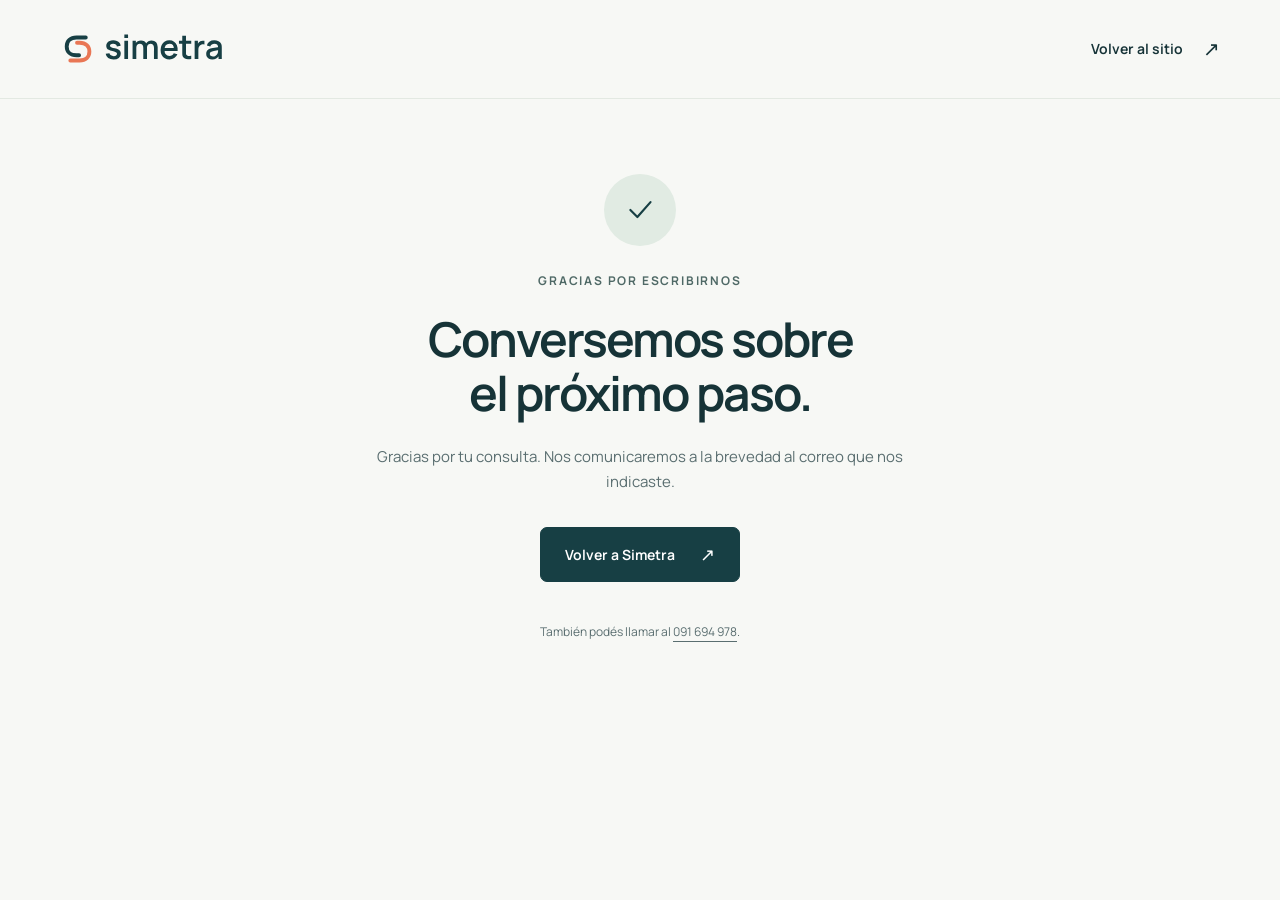
==== gracias.html @ d0be9dfe "deploy: publicar presentación de Simetra para el equipo Artefacto estático verificado del commit c73" ====
<!doctype html>
<html lang="es-UY">
<head>
  <meta charset="utf-8">
  <meta name="viewport" content="width=device-width, initial-scale=1">
  <meta name="referrer" content="strict-origin-when-cross-origin">
  <meta name="robots" content="noindex">
  <meta name="theme-color" content="#173f44">
  <title>Gracias por tu consulta — Simetra</title>
  <link rel="icon" href="assets/favicon.svg" type="image/svg+xml">
  <link rel="stylesheet" href="assets/styles.css?v=5969a134ebe4">
</head>
<body class="thanks-page">
  <header class="site-header"><div class="container header-inner"><a class="brand" href="./" aria-label="Simetra, inicio"><img src="assets/brand/logo-dark.svg" width="176" height="44" alt="Simetra"></a><a class="text-link" href="./">Volver al sitio <span aria-hidden="true">↗</span></a></div></header>
  <main class="thanks-main container">
    <div class="thanks-symbol" aria-hidden="true"><svg viewBox="0 0 48 48" fill="none"><path d="m13 24 8 8 15-17" stroke="currentColor" stroke-width="2.5" stroke-linecap="round" stroke-linejoin="round"/></svg></div>
    <p class="eyebrow">Gracias por escribirnos</p><h1>Conversemos sobre<br> el próximo paso.</h1><p>Gracias por tu consulta. Nos comunicaremos a la brevedad al correo que nos indicaste.</p><a class="button" href="./">Volver a Simetra <span aria-hidden="true">↗</span></a>
    <p class="thanks-contact">También podés llamar al <a href="tel:+59891694978">091 694 978</a>.</p>
  </main>
</body>
</html>
---- assets/styles.css ----
@font-face{font-family:Manrope;src:url('fonts/Manrope-Variable.ttf') format('truetype');font-weight:200 800;font-display:swap}
:root{color-scheme:light;--ink:#163337;--teal:#173f44;--sage:#57756f;--coral:#e97755;--paper:#f7f8f5;--muted:#5a6e70;--line:#dce4df;--soft:#ecf1ec}
*{box-sizing:border-box}
html{scroll-behavior:smooth;scroll-padding-top:90px}
body{margin:0;background:#fff;color:var(--ink);font-family:Manrope,"Helvetica Neue",Arial,sans-serif;-webkit-font-smoothing:antialiased;font-size:15px;line-height:1.7}
img,svg{display:block;max-width:100%}
a{color:inherit;text-underline-offset:5px}
a:focus-visible,summary:focus-visible{outline:3px solid #bd4d2d;outline-offset:5px;border-radius:3px}
::selection{background:#f7c7b6;color:var(--ink)}
.container{width:min(1160px,calc(100% - 80px));margin-inline:auto}
.skip-link{position:absolute;top:-100px;left:20px;z-index:20;background:var(--teal);color:white;padding:12px 20px}
.skip-link:focus{top:12px}
.site-header{background:var(--paper);border-bottom:1px solid #e3e9e2}
.header-inner{display:flex;align-items:center;justify-content:space-between;gap:30px;min-height:98px}
.brand{display:inline-flex;flex-shrink:0;text-decoration:none}
.brand img{width:166px;height:auto}
.main-nav{display:flex;align-items:center;gap:30px;font-size:12px;font-weight:600}
.main-nav a{text-decoration:none}
.main-nav a:hover,.footer-inner>a:last-child:hover{color:#ab4229}
.button{display:inline-flex;align-items:center;justify-content:center;gap:25px;background:var(--teal);color:white;padding:16px 24px;border:1px solid var(--teal);border-radius:7px;font-size:13px;font-weight:650;text-decoration:none;line-height:1.5;transition:background .15s}
.button:hover{background:#28595d}
.button span{font-size:18px;line-height:1;font-weight:400}
.button-small{padding:11px 17px;font-size:12px;gap:17px}
.text-link{display:inline-flex;gap:20px;align-items:center;text-decoration:none;font-size:13px;font-weight:650}
.text-link:hover{text-decoration:underline}
.text-link span{font-size:20px;font-weight:400}
.hero{padding:67px 0 0;background:var(--paper);overflow:hidden}
.hero>.container>.eyebrow{text-align:center;justify-content:center}
.eyebrow{font-size:12px;font-weight:700;letter-spacing:1.8px;line-height:1.6;text-transform:uppercase;margin:0 0 22px;color:#4f6966;display:flex;align-items:center;gap:10px}
.eyebrow>span{width:7px;height:7px;display:block;border-radius:50%;background:var(--coral)}
h1{font-size:clamp(40px,4.8vw,66px);line-height:1.13;letter-spacing:-2.9px;font-weight:650;text-align:center;margin:0 auto 23px;max-width:1040px}
h1>span{color:var(--sage)}
.hero-lead{max-width:670px;margin:0 auto;color:var(--muted);text-align:center;font-size:16px;line-height:1.85}
.hero-actions{display:flex;align-items:center;justify-content:center;gap:34px;margin:27px 0 42px}
.product-preview{max-width:1000px;margin:0 auto;border:1px solid #d5dfd8;border-radius:14px;background:white;box-shadow:0 18px 70px #173f4410;overflow:hidden}
.app-bar{display:flex;align-items:center;gap:25px;min-height:61px;padding:14px 26px;border-bottom:1px solid var(--line);font-size:12px;color:var(--muted)}
.app-bar img{width:105px;height:auto;margin-right:auto}
.app-badge{padding:4px 10px;background:#edf2ed;color:#43665a;border-radius:4px;font-size:12px}
.app-content{display:grid;grid-template-columns:36% 64%;min-width:0}
.thermal-view{background:#15363d;position:relative;color:#d4e5df;overflow:hidden}
.view-label{display:flex;justify-content:space-between;gap:10px;padding:20px 24px;font-size:12px}
.view-label span:last-child{color:#aecac5}
.thermal-view>.avatar-picture{width:100%;height:330px;object-fit:contain;margin-top:-4px}
.thermal-key{display:flex;align-items:center;justify-content:center;gap:14px;font-size:12px;padding:14px 8px 21px;color:#aac5c1}
.thermal-key i{width:78px;height:4px;background:linear-gradient(90deg,#3c788a,#e97755,#ffdf9a);border-radius:5px}
.analysis-view{padding:27px 33px 25px;min-width:0}
.mini-label{font-size:12px;letter-spacing:1.6px;text-transform:uppercase;font-weight:700;color:var(--sage)}
.analysis-heading h2{font-size:25px;letter-spacing:-.7px;line-height:1.3;margin:8px 0 10px;font-weight:650}
.analysis-heading p{font-size:12px;color:var(--muted);margin:0}
.comparison-table{margin-top:20px}
table{width:100%;border-collapse:collapse;font-size:12px;text-align:left;font-variant-numeric:tabular-nums}
caption{text-align:left;color:var(--muted);font-size:12px;padding-bottom:8px}
th,td{padding:10px 7px;border-bottom:1px solid #e9eeeb}
th:first-child,td:first-child{padding-left:0}
thead th{color:var(--muted);font-weight:500;font-size:12px}
tbody th{font-weight:550}
td:last-child{text-align:right;padding-right:0}
thead th:last-child{text-align:right;padding-right:0}
td span{display:inline-block;border-radius:4px;background:#edf3ee;padding:3px 8px;font-weight:650;white-space:nowrap}
.report-preview{margin-top:23px;display:flex;align-items:center;gap:12px;background:var(--paper);border:1px solid #e7ece7;padding:12px;border-radius:6px}
.report-preview>svg{width:26px;height:26px;color:var(--sage);flex-shrink:0}
.report-preview strong{font-size:12px;font-weight:700;display:block}
.report-preview div>span{font-size:12px;line-height:1.5;color:var(--muted);display:block;margin-top:2px}
.file-type{margin-left:auto;font-size:12px;letter-spacing:1px;color:#a84c32;border:1px solid #e8c9bd;padding:3px 5px;border-radius:3px}
.product-preview figcaption{display:flex;justify-content:space-between;gap:12px;flex-wrap:wrap;background:#fafbf9;border-top:1px solid var(--line);padding:11px 22px;font-size:12px;color:#58706a;line-height:1.5}
.product-preview figcaption>span:first-child{display:flex;align-items:center;gap:7px}
.caption-dot{display:block;width:5px;height:5px;background:var(--coral);border-radius:50%}
.audience-strip{display:flex;align-items:center;justify-content:space-between;gap:24px;padding:30px 0;font-size:12px;color:var(--muted)}
.audience-strip>span:first-child{color:var(--sage)}
.audience-strip ul{display:flex;gap:33px;list-style:none;margin:0;padding:0;color:var(--ink);font-size:12px;font-weight:600}
.origin{margin-left:auto;white-space:nowrap}
.origin span{color:#ac4b31;margin-left:5px}
.section{padding:98px 0}
.section-heading{max-width:640px;margin-bottom:46px}
h2{font-size:clamp(31px,3.15vw,43px);line-height:1.19;font-weight:600;letter-spacing:-1.65px;margin:0 0 20px}
h2>span{color:var(--sage)}
.section-heading>p:last-child{font-size:15px;color:var(--muted);max-width:540px;margin:0;line-height:1.8}
.feature-grid{display:grid;grid-template-columns:repeat(3,1fr);gap:44px}
.feature-grid article{border-top:1px solid var(--line);padding-top:27px}
.feature-icon{display:flex;align-items:center;justify-content:center;width:48px;height:48px;background:#edf2ed;border-radius:12px;margin-bottom:20px}
.feature-icon svg{width:26px;height:26px;stroke:var(--teal);stroke-width:1.5;stroke-linecap:round;stroke-linejoin:round}
h3{font-size:20px;line-height:1.4;letter-spacing:-.6px;font-weight:650;margin:0 0 15px}
.feature-grid p{font-size:13px;color:var(--muted);line-height:1.85;margin:0 0 23px}
.feature-detail{font-size:12px;color:#47645f;letter-spacing:.25px}
.explanation{padding:61px 0;background:#ecf1ec;border-block:1px solid #e2e9e0}
.explanation-grid{display:grid;grid-template-columns:1fr 1.22fr;gap:90px;align-items:start}
.explanation h2{margin-bottom:0}
.explanation p:not(.eyebrow){font-size:13px;line-height:1.85;color:var(--muted);margin:14px 0 0}
.explanation .explanation-lead{font-size:21px!important;line-height:1.6!important;letter-spacing:-.5px;color:var(--ink)!important;margin:0!important}
.scope-note{display:flex;align-items:flex-start;gap:14px;border-top:1px solid #cbd8cc;margin-top:23px;padding-top:16px}
.scope-note>span{color:#a0472d;font-size:21px;line-height:1.5}
.scope-note p{margin:0!important;font-size:12px!important}
.centered{max-width:850px;margin-inline:auto;text-align:center;margin-bottom:48px}
.centered .eyebrow{justify-content:center}
.steps{list-style:none;padding:0;margin:0;display:grid;grid-template-columns:repeat(3,1fr);gap:48px}
.step-number{display:block;font-size:12px;font-weight:650;color:#ac4b31;border-bottom:1px solid var(--line);padding-bottom:19px;margin-bottom:25px}
.steps h3{font-size:19px}
.steps p{font-size:13px;color:var(--muted);margin:0;line-height:1.85}
.club-section{padding:76px 0;background:#fbf0e8;border-block:1px solid #f3e5da}
.club-grid{display:grid;grid-template-columns:1.07fr 1fr;gap:90px;align-items:center}
.club-grid h2{font-size:39px}
.club-grid>div>p:not(.eyebrow){font-size:14px;line-height:1.85;color:#655f54;max-width:470px;margin:0 0 23px}
.club-grid h2>span{color:#966044}
.club-grid .eyebrow{color:#8a5038}
.club-topics article{display:flex;gap:24px;padding:25px 0;border-bottom:1px solid #e5d7ca}
.club-topics article:first-child{padding-top:0}
.club-topics article:last-child{padding-bottom:0;border:0}
.club-topics article>span{font-size:12px;color:#8a5038;padding-top:5px}
.club-topics h3{font-size:17px;margin-bottom:7px}
.club-topics p{font-size:12px;color:#706659;margin:0;line-height:1.8}
.faq-grid{display:grid;grid-template-columns:.85fr 1.15fr;gap:80px}
.faq-list{border-top:1px solid var(--line)}
.faq-list details{border-bottom:1px solid var(--line)}
.faq-list summary{position:relative;display:flex;align-items:center;justify-content:space-between;gap:20px;list-style:none;cursor:pointer;font-size:13px;font-weight:650;padding:23px 0;line-height:1.6}
.faq-list summary::-webkit-details-marker{display:none}
.faq-list summary>span{font-size:21px;color:var(--sage);font-weight:400;flex-shrink:0;transition:transform .15s}
.faq-list details[open] summary>span{transform:rotate(45deg)}
.faq-list details>p{font-size:12px;line-height:1.85;color:var(--muted);margin:0;padding:0 35px 23px 0}
.contact-section{padding:77px 0;background:var(--teal);color:#fff;position:relative}
.contact-grid{display:grid;grid-template-columns:1.1fr .9fr;gap:80px;align-items:center}
.contact-section .eyebrow{color:#c5d7c9}
.contact-section h2{font-size:41px;line-height:1.25;letter-spacing:-1.5px;max-width:590px}
.contact-grid>div>p:not(.eyebrow){font-size:13px;color:#c4d7d1;line-height:1.8;max-width:475px;margin:0}
.contact-grid .contact-route{border-left:2px solid #ed967a;padding-left:17px;margin-top:25px!important;font-size:12px!important;color:#edf3ef!important}
.demo-agenda{padding:31px 33px;border:1px solid #537273;border-radius:9px;background:#ffffff04}
.demo-agenda .mini-label{color:#c9d8d2}
.demo-agenda ul{list-style:none;margin:20px 0 0;padding:0}
.demo-agenda li{display:flex;gap:20px;font-size:12px;padding:15px 0;border-top:1px solid #42666a}
.demo-agenda li>span{color:#eea087}
.site-footer{background:var(--paper);padding:37px 0 20px}
.footer-inner{display:flex;align-items:center;justify-content:space-between;gap:25px;padding-bottom:28px}
.footer-inner .brand img{width:145px}
.footer-inner p{font-size:12px;color:var(--muted);margin:0}
.footer-inner>a:last-child{font-size:12px;text-decoration:none}
.footer-bottom{border-top:1px solid var(--line);padding-top:18px;display:flex;justify-content:space-between;gap:20px;font-size:12px;color:var(--muted)}
@media(min-width:1600px){.hero{padding-top:78px}}
@media(max-width:1000px){.container{width:calc(100% - 56px)}.main-nav{gap:20px;font-size:12px}.header-inner{gap:20px}.brand img{width:147px}.analysis-view{padding:24px}.feature-grid{gap:27px}.explanation-grid,.club-grid,.faq-grid,.contact-grid{gap:45px}.audience-strip{gap:16px}.audience-strip ul{gap:20px}.origin{display:none}.club-grid h2{font-size:35px}.contact-section h2{font-size:36px}}
@media(max-width:760px){.container{width:calc(100% - 40px)}.header-inner{min-height:82px}.main-nav{display:none}.brand img{width:146px}.hero{padding-top:48px}h1{font-size:47px;letter-spacing:-2px;line-height:1.17}.hero-lead{font-size:14px;max-width:550px}.hero-actions{margin-bottom:34px;gap:27px}.app-content{grid-template-columns:36% 64%}.app-bar{padding:13px 18px;gap:15px}.app-bar>span:not(.app-badge){display:none}.analysis-view{padding:22px 20px}.analysis-heading h2{font-size:22px}.analysis-heading p{font-size:12px}.thermal-view>.avatar-picture{height:324px}.view-label{flex-direction:column;padding:15px 16px;gap:3px}.thermal-key{padding:12px;flex-direction:column;gap:7px}.report-preview{gap:8px;padding:9px}.file-type{display:none}table{font-size:12px}th,td{padding:9px 5px}.product-preview figcaption{padding-inline:16px;font-size:12px}.audience-strip{justify-content:center;flex-wrap:wrap;padding-block:24px;gap:9px 17px}.audience-strip ul{gap:24px}.section{padding:66px 0}.section-heading{margin-bottom:32px}.feature-grid{gap:26px}.feature-grid h3{font-size:17px}.feature-grid p{font-size:12px}.feature-detail{font-size:12px}.explanation-grid{gap:35px;grid-template-columns:.85fr 1.15fr}.explanation .explanation-lead{font-size:18px!important}.steps{gap:28px}.steps h3{font-size:17px}.steps p{font-size:12px}.club-grid,.faq-grid,.contact-grid{grid-template-columns:1fr;gap:38px}.club-section,.contact-section{padding:58px 0}.club-grid h2,.contact-section h2{font-size:35px}.club-topics{max-width:570px}.faq-grid{gap:26px}.demo-agenda{max-width:570px}.footer-inner{flex-wrap:wrap;gap:20px}.footer-inner p{order:3;flex-basis:100%}.footer-inner .brand img{width:135px}}
@media(max-width:540px){.header-inner{gap:14px;min-height:78px}.brand img{width:136px}.button-small{padding:10px 12px;font-size:12px;gap:10px}.hero{padding-top:37px}.hero .eyebrow{font-size:12px;letter-spacing:1.3px;margin-bottom:19px}h1{font-size:37px;line-height:1.2;letter-spacing:-1.6px;margin-bottom:20px}h1 br{display:none}h1 span{display:block}.hero-lead{font-size:13px;line-height:1.85;max-width:360px}.hero-actions{gap:21px;margin:24px 0 30px}.button{font-size:12px;padding:13px 16px;gap:17px}.button-small{font-size:12px;padding:10px 12px;gap:9px}.text-link{font-size:12px;gap:12px}.app-bar{min-height:54px;padding:12px 15px}.app-bar img{width:90px}.app-badge{font-size:12px;padding:3px 7px}.app-content{display:block}.thermal-view{display:grid;grid-template-columns:1fr 1.1fr;align-items:center;min-height:225px;padding-left:16px}.view-label{grid-column:1;grid-row:1;align-self:start;margin-top:15px;padding:0;font-size:12px;gap:5px}.thermal-view>.avatar-picture{grid-column:2;grid-row:1 / 3;height:225px;width:100%;margin:0}.thermal-key{grid-column:1;grid-row:2;align-items:flex-start;align-self:end;margin-bottom:23px;padding:0;font-size:12px;max-width:100px;gap:10px}.analysis-view{padding:22px 20px}.analysis-heading h2{font-size:23px}.analysis-heading h2 br{display:none}.analysis-heading p{font-size:12px}.comparison-table{margin-top:17px}table{font-size:12px}thead th{font-size:12px}.report-preview{margin-top:17px;padding:10px}.report-preview strong{font-size:12px}.report-preview div>span{font-size:12px}.product-preview figcaption{gap:5px;padding:11px 15px}.audience-strip{font-size:12px;gap:8px}.audience-strip>span:first-child{width:100%;text-align:center}.audience-strip ul{gap:18px;font-size:12px}.section{padding:55px 0}.eyebrow{font-size:12px;letter-spacing:1.6px;margin-bottom:18px}h2{font-size:32px;letter-spacing:-1.2px;line-height:1.22}.section-heading>p:last-child{font-size:13px}.feature-grid{grid-template-columns:1fr;gap:29px}.feature-grid article{display:grid;grid-template-columns:45px 1fr;gap:0 18px;padding-top:23px}.feature-icon{width:44px;height:44px;grid-row:1/4;margin:0}.feature-grid h3{font-size:19px;margin-bottom:11px}.feature-grid h3 br{display:none}.feature-grid p{font-size:12px;margin-bottom:14px}.feature-detail{font-size:12px}.explanation{padding:43px 0}.explanation-grid{grid-template-columns:1fr;gap:25px}.explanation h2 br{display:none}.explanation .explanation-lead{font-size:19px!important}.explanation p:not(.eyebrow){font-size:12px}.scope-note{margin-top:20px}.steps{grid-template-columns:1fr;gap:29px}.step-number{padding-bottom:13px;margin-bottom:17px}.steps h3{font-size:19px;margin-bottom:10px}.steps p{font-size:12px}.centered{text-align:left;margin-bottom:31px}.centered .eyebrow{justify-content:flex-start}.club-grid h2,.contact-section h2{font-size:32px}.club-grid>div>p:not(.eyebrow){font-size:13px}.club-topics article{gap:18px;padding-block:22px}.club-topics h3{font-size:17px}.faq-list summary{font-size:12px;padding-block:19px}.faq-list details>p{font-size:12px;padding-right:10px}.contact-grid{gap:30px}.demo-agenda{padding:25px}.demo-agenda li{font-size:12px;gap:14px}.footer-inner .brand img{width:125px}.footer-inner>a:last-child{font-size:12px}.footer-bottom{font-size:12px;gap:10px}}
@media(max-width:360px){.container{width:calc(100% - 32px)}.brand img{width:119px}.header-inner{gap:10px}h1{font-size:32px;letter-spacing:-1.3px}.hero-actions{gap:17px}.button{font-size:12px;padding:13px}.button-small{font-size:12px;padding:10px;gap:8px}.audience-strip ul{gap:13px;font-size:12px}.analysis-view{padding:20px 15px}.comparison-table th,.comparison-table td{padding-inline:3px}td span{padding:3px 5px}}
@media(prefers-reduced-motion:reduce){html{scroll-behavior:auto}*,*::before,*::after{transition:none!important}}
@media print{.site-header .button,.main-nav,.hero-actions,.skip-link{display:none}.section,.explanation,.club-section,.contact-section{padding-block:25px}.product-preview{break-inside:avoid;box-shadow:none}.hero{padding-top:20px}h1{font-size:38px}.contact-section{background:#fff;color:#173f44}.contact-section p,.contact-section .eyebrow,.contact-grid .contact-route,.demo-agenda .mini-label{color:#173f44!important}details{break-inside:avoid}}

/* Contact form and process illustrations. */
.anchor-alias{position:absolute;top:0}
.contact-grid{grid-template-columns:.9fr 1.1fr;gap:72px;align-items:start}
.contact-details{margin-top:30px;display:grid;gap:18px}
.contact-details a{display:grid;grid-template-columns:1fr auto;gap:3px 12px;text-decoration:none;padding:16px 0;border-bottom:1px solid #4b6a6d;overflow-wrap:anywhere}
.contact-details a>span{font-size:12px;color:#c2d8d0;grid-column:1}.contact-details strong{font-size:14px;font-weight:600;grid-column:1}.contact-details i{font-style:normal;color:#f1a58d;grid-column:2;grid-row:1 / 3;align-self:center;font-size:24px}
.contact-details a:hover strong{text-decoration:underline}.contact-copy .contact-note{font-size:12px!important;margin-top:27px!important;color:#bdd2cb!important}
.contact-form{padding:30px;background:#fff;color:var(--ink);border:1px solid #dce5df;border-radius:12px;min-width:0}
.form-heading{font-size:21px;font-weight:650;letter-spacing:-.6px;margin:0 0 23px}.form-row{display:grid;grid-template-columns:1fr 1fr;gap:17px}.form-field{margin-bottom:18px;min-width:0}
.form-field label{font-size:12px;font-weight:650;display:block;margin-bottom:7px}.form-field label span{font-size:12px;color:var(--muted);font-weight:400}
.form-field input,.form-field textarea{font:inherit;font-size:12px;display:block;width:100%;padding:12px;background:#fafbf9;color:var(--ink);border:1px solid #739087;border-radius:5px;line-height:1.5;min-height:44px}
.form-field textarea{resize:vertical;min-height:134px}.form-field input::placeholder,.form-field textarea::placeholder{color:var(--muted);opacity:1}
.form-field input:focus,.form-field textarea:focus{outline:2px solid #507f76;outline-offset:2px;border-color:#507f76}
.field-help,.form-privacy{font-size:12px;line-height:1.8;color:var(--muted);margin:8px 0 0}.form-privacy{margin:0 0 20px}.form-privacy a{color:var(--teal)}
.contact-submit{width:100%;font-family:inherit;cursor:pointer}.contact-submit:focus-visible{outline:3px solid #a9472b;outline-offset:4px}
.thanks-page{background:var(--paper)}.thanks-main{padding-block:75px;text-align:center;max-width:850px}.thanks-symbol{width:72px;height:72px;background:#e1ebe3;color:var(--teal);border-radius:50%;display:grid;place-items:center;margin:0 auto 25px}.thanks-symbol svg{width:42px;height:42px}
.thanks-main .eyebrow{justify-content:center}.thanks-main h1{font-size:48px;letter-spacing:-2px}.thanks-main>p:not(.eyebrow){max-width:570px;margin:22px auto;font-size:15px;color:var(--muted)}.thanks-main>.button{margin:10px 0 18px}.thanks-main .thanks-contact{font-size:12px!important;overflow-wrap:anywhere}
@media(max-width:1000px){.contact-grid{gap:36px}.contact-form{padding:25px}.form-row{grid-template-columns:1fr;gap:0}}
@media(max-width:760px){.contact-grid{grid-template-columns:1fr;gap:32px}.contact-copy{max-width:560px}.contact-form{max-width:620px}.contact-details{max-width:460px}.form-row{grid-template-columns:1fr 1fr;gap:16px}}
@media(max-width:540px){.form-field input,.form-field textarea{font-size:16px}.contact-form{padding:21px}.form-row{grid-template-columns:1fr;gap:0}.contact-details strong{font-size:12px}.contact-section h2{font-size:33px}.form-heading{font-size:20px}.field-help,.form-privacy{font-size:12px}.thanks-main{padding-block:48px}.thanks-main h1{font-size:35px;letter-spacing:-1.4px}.thanks-main>p:not(.eyebrow){font-size:13px}.thanks-main h1 br{display:none}.thanks-page .header-inner .text-link{font-size:12px}}
@media print{.contact-form{display:none}.contact-grid{grid-template-columns:1fr}.contact-details{color:var(--ink)}.contact-details a>span{color:var(--muted)}}

.contact-form fieldset { min-width: 0; margin: 0; padding: 0; border: 0; }
.contact-form :is(input,textarea):disabled { opacity: 1; cursor: not-allowed; }

#contact-challenge:not(:empty) { margin-bottom: 18px; }
.contact-submit:disabled { cursor: not-allowed; opacity: .6; }
#form-status { font-size: 12px; margin-top: 16px; }

/* Original imagery from the club presentation; preserve the source proportions. */
.avatar-view{background:#edf2ee;color:var(--teal)}
.avatar-view .view-label span:last-child,.avatar-view .thermal-key{color:#506b63}
.avatar-view>.avatar-picture{height:345px}
.avatar-view .thermal-key{padding-inline:16px;text-align:center;line-height:1.6}
.explanation-grid{grid-template-columns:1fr 1fr;gap:64px;align-items:center}
.explanation-copy h2{margin-bottom:23px}
.explanation-copy .explanation-lead{font-size:18px!important}
.thermal-scene{margin:0;border-radius:13px;overflow:hidden;background:#061526;color:#d3e0e6}
.thermal-scene img{display:block;width:100%;height:auto;aspect-ratio:6/5;object-fit:cover;object-position:right center}
.thermal-scene figcaption{font-size:12px;line-height:1.7;padding:13px 18px;border-top:1px solid #1c3343}
.step-visual{position:relative;height:330px;margin:0 0 23px;border-radius:12px;overflow:hidden;background:#0a202b}
.step-visual>picture{display:block;width:100%;height:100%;padding:16px 18px 42px;object-fit:contain}
.step-visual--capture{background:#051526}
.step-visual--avatar{background:#e5eeea;border:1px solid #d5e1d9}
.step-visual--capture>picture{padding:0 0 36px}
.step-visual figcaption{position:absolute;inset:auto 0 0;padding:11px 14px;color:#c8dadf;background:#0a202bf2;font-size:12px;line-height:1.5;letter-spacing:.25px}
.step-visual--report{padding:18px 25px 48px;background:#e8eeea;border:1px solid #dbe4dd}
.report-sheet{height:100%;background:white;box-shadow:0 4px 17px #173f4412;border:1px solid #d5dfd9;border-radius:4px;display:flex;flex-direction:column;align-items:center;padding:13px 12px;gap:8px}
.report-sheet>span{font-size:12px;color:var(--teal);font-weight:600;line-height:1.4;text-align:center}
.report-sheet>span:last-child{font-size:12px;color:var(--muted);font-weight:400}
.report-sheet picture{height:0;min-height:0;flex:1;width:100%;object-fit:contain}
.imagery-note{max-width:820px;margin:28px auto 0;font-size:12px;line-height:1.8;color:var(--muted);text-align:center}
@media(max-width:1000px){.explanation-grid{gap:38px}.step-visual{height:300px}}
@media(max-width:760px){.explanation-grid{grid-template-columns:1fr}.thermal-scene{max-width:560px}.thermal-scene img{aspect-ratio:7/5}.step-visual{height:310px}.avatar-view>.avatar-picture{height:324px}}
@media(max-width:540px){.avatar-view>.avatar-picture{height:240px}.avatar-view .thermal-key{padding:0 10px 20px 0;font-size:12px;max-width:145px}.step-visual{height:330px}.explanation-copy .explanation-lead{font-size:17px!important}}

/* Readable copy and clear focus at every viewport. */
.button,.text-link,.main-nav a{min-height:44px}
.main-nav a{display:inline-flex;align-items:center}
.button,.button-small,.text-link{font-size:14px}
.hero-lead,.feature-grid p,.steps p,.explanation p:not(.eyebrow),.club-grid>div>p:not(.eyebrow),.faq-intro,.faq-grid details p{font-size:16px}
.section-heading>p:last-child{font-size:16px}
.analysis-heading p,.report-preview strong,.report-preview div>span{font-size:14px}
.club-topics p,.club-topics h3,.faq-grid summary{font-size:15px}
.contact-grid>div>p:not(.eyebrow){font-size:16px}
.contact-copy .contact-note{font-size:14px!important}
.contact-details a>span,.form-field label span{font-size:12px}
.contact-details strong{font-size:18px}
.form-field label{font-size:14px}
.form-field input,.form-field textarea{font-size:16px}
.contact-section a:focus-visible{outline-color:#f1a58d}
.contact-form a:focus-visible{outline-color:#a9472b}
.contact-form>.form-heading{margin-bottom:8px}
.contact-form>.field-help{margin:0 0 22px;font-size:14px}
.contact-fallback{margin-bottom:24px;padding:16px;background:var(--paper);border-left:3px solid var(--teal);border-radius:4px}
.contact-fallback p{font-size:14px;color:var(--ink);line-height:1.7;margin:0}
.contact-fallback a{color:var(--teal);font-weight:650;text-underline-offset:3px}
@media(max-width:960px){.main-nav{display:none}}
@media(max-width:760px){
  .app-content{display:block}
  .avatar-view{display:grid;grid-template-columns:1fr 1.1fr;align-items:center;padding-left:20px}
  .avatar-view .view-label{grid-column:1;grid-row:1;align-self:start;flex-direction:column;padding:20px 0;gap:5px}
  .avatar-view>.avatar-picture{grid-column:2;grid-row:1 / 3;height:280px;width:100%;margin:0}
  .avatar-view .thermal-key{grid-column:1;grid-row:2;align-self:end;padding:0 16px 22px 0;text-align:left;justify-content:start;font-size:12px;max-width:230px;margin:0}
  table{font-size:13px}
  .analysis-view{padding:24px}
  .scope-note p{font-size:13px!important}
}
@media(max-width:540px){
  .hero .eyebrow{font-size:11px;letter-spacing:1px}
  .button-small{font-size:12px;padding:10px 12px}
  .hero-actions{gap:18px;flex-wrap:wrap}
  .hero-lead,.feature-grid p,.steps p{font-size:16px}
  .analysis-view{padding:22px 15px}
  table{font-size:12px}
  th,td{padding:10px 4px}
  td span{padding:3px 4px}
  .avatar-view{padding-left:16px}
  .avatar-view>.avatar-picture{height:255px}
  .avatar-view .thermal-key{font-size:11px}
  .contact-form{padding:24px}
  .footer-inner>a:last-child{font-size:12px}
}

picture{display:block}
picture>img{display:block;width:100%;height:100%;object-fit:contain}
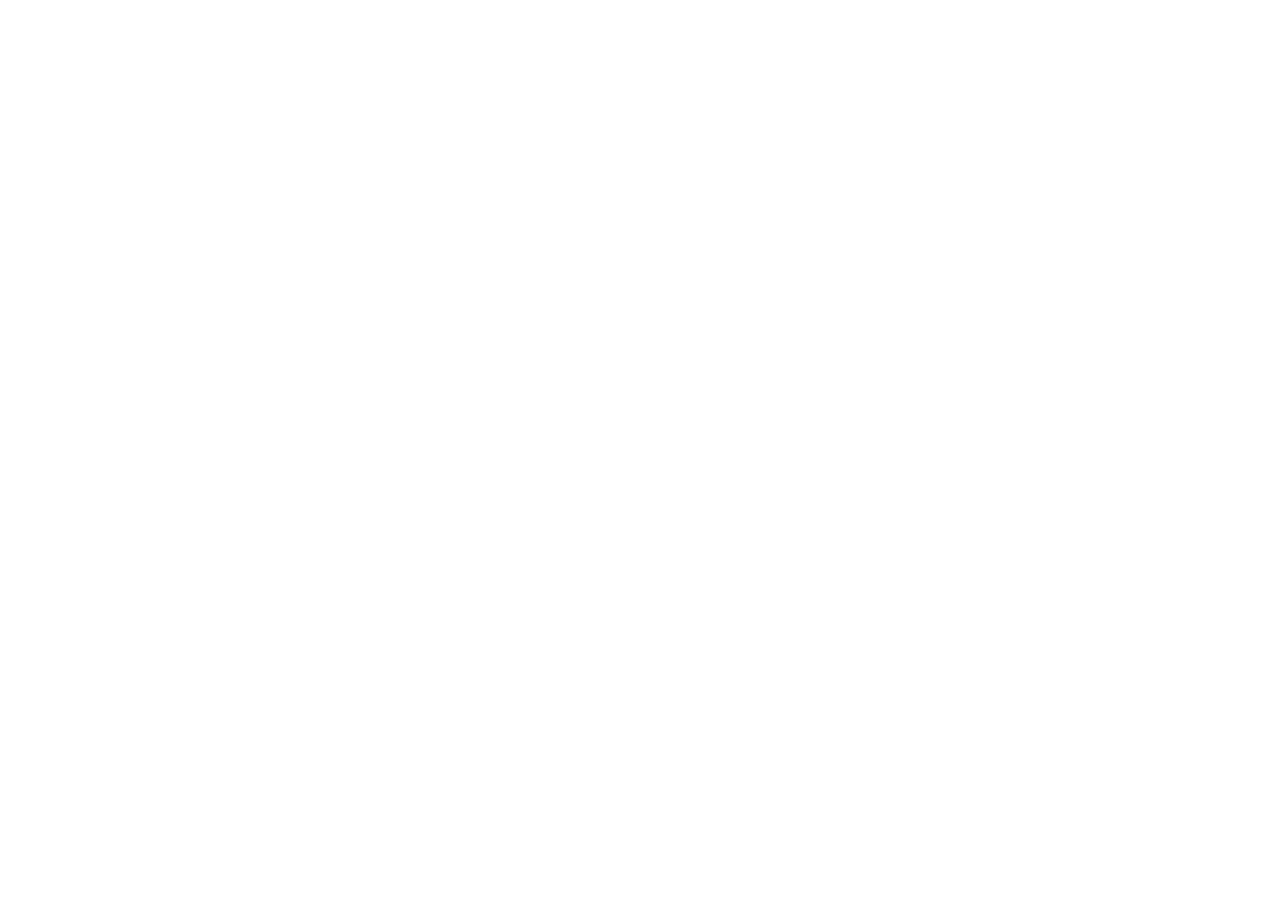
==== commit f0f4c92c: "chore: redirigir Simetra al sitio público en su dominio Redirect source: 36dc101bd40f548f089fc843e4d" ====
--- a/gracias.html
+++ b/gracias.html
@@ -1,21 +1,14 @@
 <!doctype html>
-<html lang="es-UY">
+<html lang="es">
 <head>
-  <meta charset="utf-8">
+  <meta charset="UTF-8">
   <meta name="viewport" content="width=device-width, initial-scale=1">
-  <meta name="referrer" content="strict-origin-when-cross-origin">
+  <meta http-equiv="refresh" content="0; url=https://simetra.com.uy/gracias.html">
+  <link rel="canonical" href="https://simetra.com.uy/gracias.html">
   <meta name="robots" content="noindex">
-  <meta name="theme-color" content="#173f44">
-  <title>Gracias por tu consulta — Simetra</title>
-  <link rel="icon" href="assets/favicon.svg" type="image/svg+xml">
-  <link rel="stylesheet" href="assets/styles.css?v=5969a134ebe4">
+  <title>Simetra</title>
 </head>
-<body class="thanks-page">
-  <header class="site-header"><div class="container header-inner"><a class="brand" href="./" aria-label="Simetra, inicio"><img src="assets/brand/logo-dark.svg" width="176" height="44" alt="Simetra"></a><a class="text-link" href="./">Volver al sitio <span aria-hidden="true">↗</span></a></div></header>
-  <main class="thanks-main container">
-    <div class="thanks-symbol" aria-hidden="true"><svg viewBox="0 0 48 48" fill="none"><path d="m13 24 8 8 15-17" stroke="currentColor" stroke-width="2.5" stroke-linecap="round" stroke-linejoin="round"/></svg></div>
-    <p class="eyebrow">Gracias por escribirnos</p><h1>Conversemos sobre<br> el próximo paso.</h1><p>Gracias por tu consulta. Nos comunicaremos a la brevedad al correo que nos indicaste.</p><a class="button" href="./">Volver a Simetra <span aria-hidden="true">↗</span></a>
-    <p class="thanks-contact">También podés llamar al <a href="tel:+59891694978">091 694 978</a>.</p>
-  </main>
+<body>
+  <main><h1>Simetra</h1><p><a href="https://simetra.com.uy/">Abrir el sitio de Simetra</a></p></main>
 </body>
 </html>
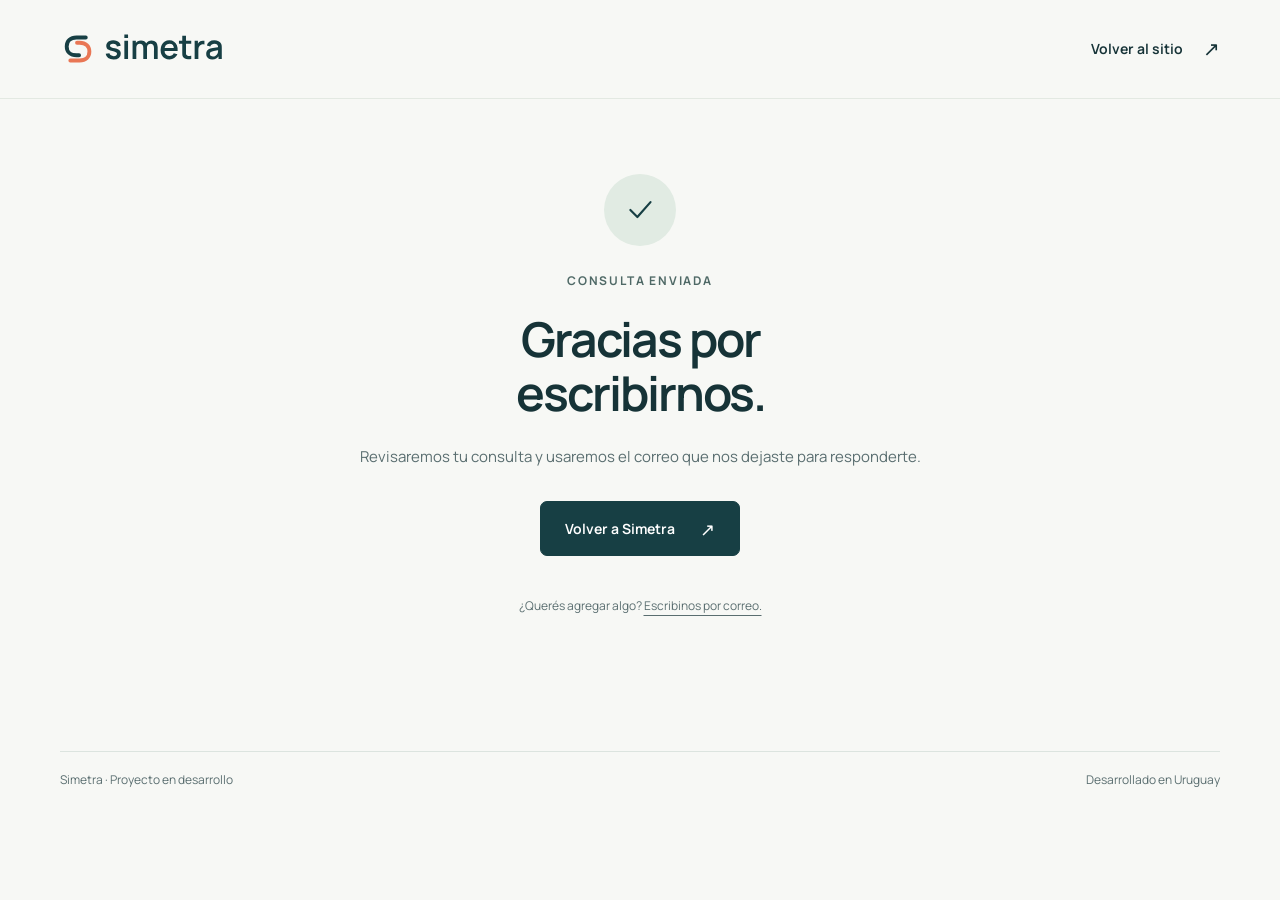
==== commit c55c1255: "fix(pages): alinear la copia pública con el proyecto en desarrollo Restaurar el contenido local desd" ====
--- a/gracias.html
+++ b/gracias.html
@@ -1,14 +1,25 @@
 <!doctype html>
-<html lang="es">
+<html lang="es-UY">
 <head>
-  <meta charset="UTF-8">
+  <meta charset="utf-8">
   <meta name="viewport" content="width=device-width, initial-scale=1">
-  <meta http-equiv="refresh" content="0; url=https://simetra.com.uy/gracias.html">
-  <link rel="canonical" href="https://simetra.com.uy/gracias.html">
+  <meta name="referrer" content="strict-origin-when-cross-origin">
   <meta name="robots" content="noindex">
-  <title>Simetra</title>
+  <meta name="theme-color" content="#173f44">
+  <title>Gracias por tu consulta — Simetra</title>
+  <link rel="icon" href="assets/favicon.svg" type="image/svg+xml">
+  <link rel="stylesheet" href="assets/styles.css?v=5969a134ebe4">
 </head>
-<body>
-  <main><h1>Simetra</h1><p><a href="https://simetra.com.uy/">Abrir el sitio de Simetra</a></p></main>
+<body class="thanks-page">
+  <a class="skip-link" href="#contenido">Saltar al contenido</a>
+  <header class="site-header"><div class="container header-inner"><a class="brand" href="./" aria-label="Simetra, inicio"><img src="assets/brand/logo-dark.svg" width="176" height="44" alt="Simetra"></a><a class="text-link" href="./">Volver al sitio <span aria-hidden="true">↗</span></a></div></header>
+  <main id="contenido" class="thanks-main container">
+    <div class="thanks-symbol" aria-hidden="true"><svg viewBox="0 0 48 48" fill="none"><path d="m13 24 8 8 15-17" stroke="currentColor" stroke-width="2.5" stroke-linecap="round" stroke-linejoin="round"/></svg></div>
+    <p class="eyebrow">Consulta enviada</p><h1>Gracias por<br> escribirnos.</h1>
+    <p>Revisaremos tu consulta y usaremos el correo que nos dejaste para responderte.</p>
+    <a class="button" href="./">Volver a Simetra <span aria-hidden="true">↗</span></a>
+    <p class="thanks-contact">¿Querés agregar algo? <a href="mailto:contacto@simetra.com.uy" aria-label="Escribir a Simetra por correo: contacto@simetra.com.uy">Escribinos por correo.</a></p>
+  </main>
+  <footer class="site-footer"><div class="container footer-bottom"><span>Simetra · Proyecto en desarrollo</span><span>Desarrollado en Uruguay</span></div></footer>
 </body>
 </html>
--- a/assets/styles.css
+++ b/assets/styles.css
@@ -0,0 +1,249 @@
+@font-face{font-family:Manrope;src:url('fonts/Manrope-Variable.ttf') format('truetype');font-weight:200 800;font-display:swap}
+:root{color-scheme:light;--ink:#163337;--teal:#173f44;--sage:#57756f;--coral:#e97755;--paper:#f7f8f5;--muted:#5a6e70;--line:#dce4df;--soft:#ecf1ec}
+*{box-sizing:border-box}
+html{scroll-behavior:smooth;scroll-padding-top:90px}
+body{margin:0;background:#fff;color:var(--ink);font-family:Manrope,"Helvetica Neue",Arial,sans-serif;-webkit-font-smoothing:antialiased;font-size:15px;line-height:1.7}
+img,svg{display:block;max-width:100%}
+a{color:inherit;text-underline-offset:5px}
+a:focus-visible,summary:focus-visible{outline:3px solid #bd4d2d;outline-offset:5px;border-radius:3px}
+::selection{background:#f7c7b6;color:var(--ink)}
+.container{width:min(1160px,calc(100% - 80px));margin-inline:auto}
+.skip-link{position:absolute;top:-100px;left:20px;z-index:20;background:var(--teal);color:white;padding:12px 20px}
+.skip-link:focus{top:12px}
+.site-header{background:var(--paper);border-bottom:1px solid #e3e9e2}
+.header-inner{display:flex;align-items:center;justify-content:space-between;gap:30px;min-height:98px}
+.brand{display:inline-flex;flex-shrink:0;text-decoration:none}
+.brand img{width:166px;height:auto}
+.main-nav{display:flex;align-items:center;gap:30px;font-size:12px;font-weight:600}
+.main-nav a{text-decoration:none}
+.main-nav a:hover,.footer-inner>a:last-child:hover{color:#ab4229}
+.button{display:inline-flex;align-items:center;justify-content:center;gap:25px;background:var(--teal);color:white;padding:16px 24px;border:1px solid var(--teal);border-radius:7px;font-size:13px;font-weight:650;text-decoration:none;line-height:1.5;transition:background .15s}
+.button:hover{background:#28595d}
+.button span{font-size:18px;line-height:1;font-weight:400}
+.button-small{padding:11px 17px;font-size:12px;gap:17px}
+.text-link{display:inline-flex;gap:20px;align-items:center;text-decoration:none;font-size:13px;font-weight:650}
+.text-link:hover{text-decoration:underline}
+.text-link span{font-size:20px;font-weight:400}
+.hero{padding:67px 0 0;background:var(--paper);overflow:hidden}
+.hero>.container>.eyebrow{text-align:center;justify-content:center}
+.eyebrow{font-size:12px;font-weight:700;letter-spacing:1.8px;line-height:1.6;text-transform:uppercase;margin:0 0 22px;color:#4f6966;display:flex;align-items:center;gap:10px}
+.eyebrow>span{width:7px;height:7px;display:block;border-radius:50%;background:var(--coral)}
+h1{font-size:clamp(40px,4.8vw,66px);line-height:1.13;letter-spacing:-2.9px;font-weight:650;text-align:center;margin:0 auto 23px;max-width:1040px}
+h1>span{color:var(--sage)}
+.hero-lead{max-width:670px;margin:0 auto;color:var(--muted);text-align:center;font-size:16px;line-height:1.85}
+.hero-actions{display:flex;align-items:center;justify-content:center;gap:34px;margin:27px 0 42px}
+.product-preview{max-width:1000px;margin:0 auto;border:1px solid #d5dfd8;border-radius:14px;background:white;box-shadow:0 18px 70px #173f4410;overflow:hidden}
+.app-bar{display:flex;align-items:center;gap:25px;min-height:61px;padding:14px 26px;border-bottom:1px solid var(--line);font-size:12px;color:var(--muted)}
+.app-bar img{width:105px;height:auto;margin-right:auto}
+.app-badge{padding:4px 10px;background:#edf2ed;color:#43665a;border-radius:4px;font-size:12px}
+.app-content{display:grid;grid-template-columns:36% 64%;min-width:0}
+.thermal-view{background:#15363d;position:relative;color:#d4e5df;overflow:hidden}
+.view-label{display:flex;justify-content:space-between;gap:10px;padding:20px 24px;font-size:12px}
+.view-label span:last-child{color:#aecac5}
+.thermal-view>.avatar-picture{width:100%;height:330px;object-fit:contain;margin-top:-4px}
+.thermal-key{display:flex;align-items:center;justify-content:center;gap:14px;font-size:12px;padding:14px 8px 21px;color:#aac5c1}
+.thermal-key i{width:78px;height:4px;background:linear-gradient(90deg,#3c788a,#e97755,#ffdf9a);border-radius:5px}
+.analysis-view{padding:27px 33px 25px;min-width:0}
+.mini-label{font-size:12px;letter-spacing:1.6px;text-transform:uppercase;font-weight:700;color:var(--sage)}
+.analysis-heading h2{font-size:25px;letter-spacing:-.7px;line-height:1.3;margin:8px 0 10px;font-weight:650}
+.analysis-heading p{font-size:12px;color:var(--muted);margin:0}
+.comparison-table{margin-top:20px}
+table{width:100%;border-collapse:collapse;font-size:12px;text-align:left;font-variant-numeric:tabular-nums}
+caption{text-align:left;color:var(--muted);font-size:12px;padding-bottom:8px}
+th,td{padding:10px 7px;border-bottom:1px solid #e9eeeb}
+th:first-child,td:first-child{padding-left:0}
+thead th{color:var(--muted);font-weight:500;font-size:12px}
+tbody th{font-weight:550}
+td:last-child{text-align:right;padding-right:0}
+thead th:last-child{text-align:right;padding-right:0}
+td span{display:inline-block;border-radius:4px;background:#edf3ee;padding:3px 8px;font-weight:650;white-space:nowrap}
+.report-preview{margin-top:23px;display:flex;align-items:center;gap:12px;background:var(--paper);border:1px solid #e7ece7;padding:12px;border-radius:6px}
+.report-preview>svg{width:26px;height:26px;color:var(--sage);flex-shrink:0}
+.report-preview strong{font-size:12px;font-weight:700;display:block}
+.report-preview div>span{font-size:12px;line-height:1.5;color:var(--muted);display:block;margin-top:2px}
+.file-type{margin-left:auto;font-size:12px;letter-spacing:1px;color:#a84c32;border:1px solid #e8c9bd;padding:3px 5px;border-radius:3px}
+.product-preview figcaption{display:flex;justify-content:space-between;gap:12px;flex-wrap:wrap;background:#fafbf9;border-top:1px solid var(--line);padding:11px 22px;font-size:12px;color:#58706a;line-height:1.5}
+.product-preview figcaption>span:first-child{display:flex;align-items:center;gap:7px}
+.caption-dot{display:block;width:5px;height:5px;background:var(--coral);border-radius:50%}
+.audience-strip{display:flex;align-items:center;justify-content:space-between;gap:24px;padding:30px 0;font-size:12px;color:var(--muted)}
+.audience-strip>span:first-child{color:var(--sage)}
+.audience-strip ul{display:flex;gap:33px;list-style:none;margin:0;padding:0;color:var(--ink);font-size:12px;font-weight:600}
+.origin{margin-left:auto;white-space:nowrap}
+.origin span{color:#ac4b31;margin-left:5px}
+.section{padding:98px 0}
+.section-heading{max-width:640px;margin-bottom:46px}
+h2{font-size:clamp(31px,3.15vw,43px);line-height:1.19;font-weight:600;letter-spacing:-1.65px;margin:0 0 20px}
+h2>span{color:var(--sage)}
+.section-heading>p:last-child{font-size:15px;color:var(--muted);max-width:540px;margin:0;line-height:1.8}
+.feature-grid{display:grid;grid-template-columns:repeat(3,1fr);gap:44px}
+.feature-grid article{border-top:1px solid var(--line);padding-top:27px}
+.feature-icon{display:flex;align-items:center;justify-content:center;width:48px;height:48px;background:#edf2ed;border-radius:12px;margin-bottom:20px}
+.feature-icon svg{width:26px;height:26px;stroke:var(--teal);stroke-width:1.5;stroke-linecap:round;stroke-linejoin:round}
+h3{font-size:20px;line-height:1.4;letter-spacing:-.6px;font-weight:650;margin:0 0 15px}
+.feature-grid p{font-size:13px;color:var(--muted);line-height:1.85;margin:0 0 23px}
+.feature-detail{font-size:12px;color:#47645f;letter-spacing:.25px}
+.explanation{padding:61px 0;background:#ecf1ec;border-block:1px solid #e2e9e0}
+.explanation-grid{display:grid;grid-template-columns:1fr 1.22fr;gap:90px;align-items:start}
+.explanation h2{margin-bottom:0}
+.explanation p:not(.eyebrow){font-size:13px;line-height:1.85;color:var(--muted);margin:14px 0 0}
+.explanation .explanation-lead{font-size:21px!important;line-height:1.6!important;letter-spacing:-.5px;color:var(--ink)!important;margin:0!important}
+.scope-note{display:flex;align-items:flex-start;gap:14px;border-top:1px solid #cbd8cc;margin-top:23px;padding-top:16px}
+.scope-note>span{color:#a0472d;font-size:21px;line-height:1.5}
+.scope-note p{margin:0!important;font-size:12px!important}
+.centered{max-width:850px;margin-inline:auto;text-align:center;margin-bottom:48px}
+.centered .eyebrow{justify-content:center}
+.steps{list-style:none;padding:0;margin:0;display:grid;grid-template-columns:repeat(3,1fr);gap:48px}
+.step-number{display:block;font-size:12px;font-weight:650;color:#ac4b31;border-bottom:1px solid var(--line);padding-bottom:19px;margin-bottom:25px}
+.steps h3{font-size:19px}
+.steps p{font-size:13px;color:var(--muted);margin:0;line-height:1.85}
+.club-section{padding:76px 0;background:#fbf0e8;border-block:1px solid #f3e5da}
+.club-grid{display:grid;grid-template-columns:1.07fr 1fr;gap:90px;align-items:center}
+.club-grid h2{font-size:39px}
+.club-grid>div>p:not(.eyebrow){font-size:14px;line-height:1.85;color:#655f54;max-width:470px;margin:0 0 23px}
+.club-grid h2>span{color:#966044}
+.club-grid .eyebrow{color:#8a5038}
+.club-topics article{display:flex;gap:24px;padding:25px 0;border-bottom:1px solid #e5d7ca}
+.club-topics article:first-child{padding-top:0}
+.club-topics article:last-child{padding-bottom:0;border:0}
+.club-topics article>span{font-size:12px;color:#8a5038;padding-top:5px}
+.club-topics h3{font-size:17px;margin-bottom:7px}
+.club-topics p{font-size:12px;color:#706659;margin:0;line-height:1.8}
+.faq-grid{display:grid;grid-template-columns:.85fr 1.15fr;gap:80px}
+.faq-list{border-top:1px solid var(--line)}
+.faq-list details{border-bottom:1px solid var(--line)}
+.faq-list summary{position:relative;display:flex;align-items:center;justify-content:space-between;gap:20px;list-style:none;cursor:pointer;font-size:13px;font-weight:650;padding:23px 0;line-height:1.6}
+.faq-list summary::-webkit-details-marker{display:none}
+.faq-list summary>span{font-size:21px;color:var(--sage);font-weight:400;flex-shrink:0;transition:transform .15s}
+.faq-list details[open] summary>span{transform:rotate(45deg)}
+.faq-list details>p{font-size:12px;line-height:1.85;color:var(--muted);margin:0;padding:0 35px 23px 0}
+.contact-section{padding:77px 0;background:var(--teal);color:#fff;position:relative}
+.contact-grid{display:grid;grid-template-columns:1.1fr .9fr;gap:80px;align-items:center}
+.contact-section .eyebrow{color:#c5d7c9}
+.contact-section h2{font-size:41px;line-height:1.25;letter-spacing:-1.5px;max-width:590px}
+.contact-grid>div>p:not(.eyebrow){font-size:13px;color:#c4d7d1;line-height:1.8;max-width:475px;margin:0}
+.contact-grid .contact-route{border-left:2px solid #ed967a;padding-left:17px;margin-top:25px!important;font-size:12px!important;color:#edf3ef!important}
+.demo-agenda{padding:31px 33px;border:1px solid #537273;border-radius:9px;background:#ffffff04}
+.demo-agenda .mini-label{color:#c9d8d2}
+.demo-agenda ul{list-style:none;margin:20px 0 0;padding:0}
+.demo-agenda li{display:flex;gap:20px;font-size:12px;padding:15px 0;border-top:1px solid #42666a}
+.demo-agenda li>span{color:#eea087}
+.site-footer{background:var(--paper);padding:37px 0 20px}
+.footer-inner{display:flex;align-items:center;justify-content:space-between;gap:25px;padding-bottom:28px}
+.footer-inner .brand img{width:145px}
+.footer-inner p{font-size:12px;color:var(--muted);margin:0}
+.footer-inner>a:last-child{font-size:12px;text-decoration:none}
+.footer-bottom{border-top:1px solid var(--line);padding-top:18px;display:flex;justify-content:space-between;gap:20px;font-size:12px;color:var(--muted)}
+@media(min-width:1600px){.hero{padding-top:78px}}
+@media(max-width:1000px){.container{width:calc(100% - 56px)}.main-nav{gap:20px;font-size:12px}.header-inner{gap:20px}.brand img{width:147px}.analysis-view{padding:24px}.feature-grid{gap:27px}.explanation-grid,.club-grid,.faq-grid,.contact-grid{gap:45px}.audience-strip{gap:16px}.audience-strip ul{gap:20px}.origin{display:none}.club-grid h2{font-size:35px}.contact-section h2{font-size:36px}}
+@media(max-width:760px){.container{width:calc(100% - 40px)}.header-inner{min-height:82px}.main-nav{display:none}.brand img{width:146px}.hero{padding-top:48px}h1{font-size:47px;letter-spacing:-2px;line-height:1.17}.hero-lead{font-size:14px;max-width:550px}.hero-actions{margin-bottom:34px;gap:27px}.app-content{grid-template-columns:36% 64%}.app-bar{padding:13px 18px;gap:15px}.app-bar>span:not(.app-badge){display:none}.analysis-view{padding:22px 20px}.analysis-heading h2{font-size:22px}.analysis-heading p{font-size:12px}.thermal-view>.avatar-picture{height:324px}.view-label{flex-direction:column;padding:15px 16px;gap:3px}.thermal-key{padding:12px;flex-direction:column;gap:7px}.report-preview{gap:8px;padding:9px}.file-type{display:none}table{font-size:12px}th,td{padding:9px 5px}.product-preview figcaption{padding-inline:16px;font-size:12px}.audience-strip{justify-content:center;flex-wrap:wrap;padding-block:24px;gap:9px 17px}.audience-strip ul{gap:24px}.section{padding:66px 0}.section-heading{margin-bottom:32px}.feature-grid{gap:26px}.feature-grid h3{font-size:17px}.feature-grid p{font-size:12px}.feature-detail{font-size:12px}.explanation-grid{gap:35px;grid-template-columns:.85fr 1.15fr}.explanation .explanation-lead{font-size:18px!important}.steps{gap:28px}.steps h3{font-size:17px}.steps p{font-size:12px}.club-grid,.faq-grid,.contact-grid{grid-template-columns:1fr;gap:38px}.club-section,.contact-section{padding:58px 0}.club-grid h2,.contact-section h2{font-size:35px}.club-topics{max-width:570px}.faq-grid{gap:26px}.demo-agenda{max-width:570px}.footer-inner{flex-wrap:wrap;gap:20px}.footer-inner p{order:3;flex-basis:100%}.footer-inner .brand img{width:135px}}
+@media(max-width:540px){.header-inner{gap:14px;min-height:78px}.brand img{width:136px}.button-small{padding:10px 12px;font-size:12px;gap:10px}.hero{padding-top:37px}.hero .eyebrow{font-size:12px;letter-spacing:1.3px;margin-bottom:19px}h1{font-size:37px;line-height:1.2;letter-spacing:-1.6px;margin-bottom:20px}h1 br{display:none}h1 span{display:block}.hero-lead{font-size:13px;line-height:1.85;max-width:360px}.hero-actions{gap:21px;margin:24px 0 30px}.button{font-size:12px;padding:13px 16px;gap:17px}.button-small{font-size:12px;padding:10px 12px;gap:9px}.text-link{font-size:12px;gap:12px}.app-bar{min-height:54px;padding:12px 15px}.app-bar img{width:90px}.app-badge{font-size:12px;padding:3px 7px}.app-content{display:block}.thermal-view{display:grid;grid-template-columns:1fr 1.1fr;align-items:center;min-height:225px;padding-left:16px}.view-label{grid-column:1;grid-row:1;align-self:start;margin-top:15px;padding:0;font-size:12px;gap:5px}.thermal-view>.avatar-picture{grid-column:2;grid-row:1 / 3;height:225px;width:100%;margin:0}.thermal-key{grid-column:1;grid-row:2;align-items:flex-start;align-self:end;margin-bottom:23px;padding:0;font-size:12px;max-width:100px;gap:10px}.analysis-view{padding:22px 20px}.analysis-heading h2{font-size:23px}.analysis-heading h2 br{display:none}.analysis-heading p{font-size:12px}.comparison-table{margin-top:17px}table{font-size:12px}thead th{font-size:12px}.report-preview{margin-top:17px;padding:10px}.report-preview strong{font-size:12px}.report-preview div>span{font-size:12px}.product-preview figcaption{gap:5px;padding:11px 15px}.audience-strip{font-size:12px;gap:8px}.audience-strip>span:first-child{width:100%;text-align:center}.audience-strip ul{gap:18px;font-size:12px}.section{padding:55px 0}.eyebrow{font-size:12px;letter-spacing:1.6px;margin-bottom:18px}h2{font-size:32px;letter-spacing:-1.2px;line-height:1.22}.section-heading>p:last-child{font-size:13px}.feature-grid{grid-template-columns:1fr;gap:29px}.feature-grid article{display:grid;grid-template-columns:45px 1fr;gap:0 18px;padding-top:23px}.feature-icon{width:44px;height:44px;grid-row:1/4;margin:0}.feature-grid h3{font-size:19px;margin-bottom:11px}.feature-grid h3 br{display:none}.feature-grid p{font-size:12px;margin-bottom:14px}.feature-detail{font-size:12px}.explanation{padding:43px 0}.explanation-grid{grid-template-columns:1fr;gap:25px}.explanation h2 br{display:none}.explanation .explanation-lead{font-size:19px!important}.explanation p:not(.eyebrow){font-size:12px}.scope-note{margin-top:20px}.steps{grid-template-columns:1fr;gap:29px}.step-number{padding-bottom:13px;margin-bottom:17px}.steps h3{font-size:19px;margin-bottom:10px}.steps p{font-size:12px}.centered{text-align:left;margin-bottom:31px}.centered .eyebrow{justify-content:flex-start}.club-grid h2,.contact-section h2{font-size:32px}.club-grid>div>p:not(.eyebrow){font-size:13px}.club-topics article{gap:18px;padding-block:22px}.club-topics h3{font-size:17px}.faq-list summary{font-size:12px;padding-block:19px}.faq-list details>p{font-size:12px;padding-right:10px}.contact-grid{gap:30px}.demo-agenda{padding:25px}.demo-agenda li{font-size:12px;gap:14px}.footer-inner .brand img{width:125px}.footer-inner>a:last-child{font-size:12px}.footer-bottom{font-size:12px;gap:10px}}
+@media(max-width:360px){.container{width:calc(100% - 32px)}.brand img{width:119px}.header-inner{gap:10px}h1{font-size:32px;letter-spacing:-1.3px}.hero-actions{gap:17px}.button{font-size:12px;padding:13px}.button-small{font-size:12px;padding:10px;gap:8px}.audience-strip ul{gap:13px;font-size:12px}.analysis-view{padding:20px 15px}.comparison-table th,.comparison-table td{padding-inline:3px}td span{padding:3px 5px}}
+@media(prefers-reduced-motion:reduce){html{scroll-behavior:auto}*,*::before,*::after{transition:none!important}}
+@media print{.site-header .button,.main-nav,.hero-actions,.skip-link{display:none}.section,.explanation,.club-section,.contact-section{padding-block:25px}.product-preview{break-inside:avoid;box-shadow:none}.hero{padding-top:20px}h1{font-size:38px}.contact-section{background:#fff;color:#173f44}.contact-section p,.contact-section .eyebrow,.contact-grid .contact-route,.demo-agenda .mini-label{color:#173f44!important}details{break-inside:avoid}}
+
+/* Contact form and process illustrations. */
+.anchor-alias{position:absolute;top:0}
+.contact-grid{grid-template-columns:.9fr 1.1fr;gap:72px;align-items:start}
+.contact-details{margin-top:30px;display:grid;gap:18px}
+.contact-details a{display:grid;grid-template-columns:1fr auto;gap:3px 12px;text-decoration:none;padding:16px 0;border-bottom:1px solid #4b6a6d;overflow-wrap:anywhere}
+.contact-details a>span{font-size:12px;color:#c2d8d0;grid-column:1}.contact-details strong{font-size:14px;font-weight:600;grid-column:1}.contact-details i{font-style:normal;color:#f1a58d;grid-column:2;grid-row:1 / 3;align-self:center;font-size:24px}
+.contact-details a:hover strong{text-decoration:underline}.contact-copy .contact-note{font-size:12px!important;margin-top:27px!important;color:#bdd2cb!important}
+.contact-form{padding:30px;background:#fff;color:var(--ink);border:1px solid #dce5df;border-radius:12px;min-width:0}
+.form-heading{font-size:21px;font-weight:650;letter-spacing:-.6px;margin:0 0 23px}.form-row{display:grid;grid-template-columns:1fr 1fr;gap:17px}.form-field{margin-bottom:18px;min-width:0}
+.form-field label{font-size:12px;font-weight:650;display:block;margin-bottom:7px}.form-field label span{font-size:12px;color:var(--muted);font-weight:400}
+.form-field input,.form-field textarea{font:inherit;font-size:12px;display:block;width:100%;padding:12px;background:#fafbf9;color:var(--ink);border:1px solid #739087;border-radius:5px;line-height:1.5;min-height:44px}
+.form-field textarea{resize:vertical;min-height:134px}.form-field input::placeholder,.form-field textarea::placeholder{color:var(--muted);opacity:1}
+.form-field input:focus,.form-field textarea:focus{outline:2px solid #507f76;outline-offset:2px;border-color:#507f76}
+.field-help,.form-privacy{font-size:12px;line-height:1.8;color:var(--muted);margin:8px 0 0}.form-privacy{margin:0 0 20px}.form-privacy a{color:var(--teal)}
+.contact-submit{width:100%;font-family:inherit;cursor:pointer}.contact-submit:focus-visible{outline:3px solid #a9472b;outline-offset:4px}
+.thanks-page{background:var(--paper)}.thanks-main{padding-block:75px;text-align:center;max-width:850px}.thanks-symbol{width:72px;height:72px;background:#e1ebe3;color:var(--teal);border-radius:50%;display:grid;place-items:center;margin:0 auto 25px}.thanks-symbol svg{width:42px;height:42px}
+.thanks-main .eyebrow{justify-content:center}.thanks-main h1{font-size:48px;letter-spacing:-2px}.thanks-main>p:not(.eyebrow){max-width:570px;margin:22px auto;font-size:15px;color:var(--muted)}.thanks-main>.button{margin:10px 0 18px}.thanks-main .thanks-contact{font-size:12px!important;overflow-wrap:anywhere}
+@media(max-width:1000px){.contact-grid{gap:36px}.contact-form{padding:25px}.form-row{grid-template-columns:1fr;gap:0}}
+@media(max-width:760px){.contact-grid{grid-template-columns:1fr;gap:32px}.contact-copy{max-width:560px}.contact-form{max-width:620px}.contact-details{max-width:460px}.form-row{grid-template-columns:1fr 1fr;gap:16px}}
+@media(max-width:540px){.form-field input,.form-field textarea{font-size:16px}.contact-form{padding:21px}.form-row{grid-template-columns:1fr;gap:0}.contact-details strong{font-size:12px}.contact-section h2{font-size:33px}.form-heading{font-size:20px}.field-help,.form-privacy{font-size:12px}.thanks-main{padding-block:48px}.thanks-main h1{font-size:35px;letter-spacing:-1.4px}.thanks-main>p:not(.eyebrow){font-size:13px}.thanks-main h1 br{display:none}.thanks-page .header-inner .text-link{font-size:12px}}
+@media print{.contact-form{display:none}.contact-grid{grid-template-columns:1fr}.contact-details{color:var(--ink)}.contact-details a>span{color:var(--muted)}}
+
+.contact-form fieldset { min-width: 0; margin: 0; padding: 0; border: 0; }
+.contact-form :is(input,textarea):disabled { opacity: 1; cursor: not-allowed; }
+
+#contact-challenge:not(:empty) { margin-bottom: 18px; }
+.contact-submit:disabled { cursor: not-allowed; opacity: .6; }
+#form-status { font-size: 12px; margin-top: 16px; }
+
+/* Original imagery from the club presentation; preserve the source proportions. */
+.avatar-view{background:#edf2ee;color:var(--teal)}
+.avatar-view .view-label span:last-child,.avatar-view .thermal-key{color:#506b63}
+.avatar-view>.avatar-picture{height:345px}
+.avatar-view .thermal-key{padding-inline:16px;text-align:center;line-height:1.6}
+.explanation-grid{grid-template-columns:1fr 1fr;gap:64px;align-items:center}
+.explanation-copy h2{margin-bottom:23px}
+.explanation-copy .explanation-lead{font-size:18px!important}
+.thermal-scene{margin:0;border-radius:13px;overflow:hidden;background:#061526;color:#d3e0e6}
+.thermal-scene img{display:block;width:100%;height:auto;aspect-ratio:6/5;object-fit:cover;object-position:right center}
+.thermal-scene figcaption{font-size:12px;line-height:1.7;padding:13px 18px;border-top:1px solid #1c3343}
+.step-visual{position:relative;height:330px;margin:0 0 23px;border-radius:12px;overflow:hidden;background:#0a202b}
+.step-visual>picture{display:block;width:100%;height:100%;padding:16px 18px 42px;object-fit:contain}
+.step-visual--capture{background:#051526}
+.step-visual--avatar{background:#e5eeea;border:1px solid #d5e1d9}
+.step-visual--capture>picture{padding:0 0 36px}
+.step-visual figcaption{position:absolute;inset:auto 0 0;padding:11px 14px;color:#c8dadf;background:#0a202bf2;font-size:12px;line-height:1.5;letter-spacing:.25px}
+.step-visual--report{padding:18px 25px 48px;background:#e8eeea;border:1px solid #dbe4dd}
+.report-sheet{height:100%;background:white;box-shadow:0 4px 17px #173f4412;border:1px solid #d5dfd9;border-radius:4px;display:flex;flex-direction:column;align-items:center;padding:13px 12px;gap:8px}
+.report-sheet>span{font-size:12px;color:var(--teal);font-weight:600;line-height:1.4;text-align:center}
+.report-sheet>span:last-child{font-size:12px;color:var(--muted);font-weight:400}
+.report-sheet picture{height:0;min-height:0;flex:1;width:100%;object-fit:contain}
+.imagery-note{max-width:820px;margin:28px auto 0;font-size:12px;line-height:1.8;color:var(--muted);text-align:center}
+@media(max-width:1000px){.explanation-grid{gap:38px}.step-visual{height:300px}}
+@media(max-width:760px){.explanation-grid{grid-template-columns:1fr}.thermal-scene{max-width:560px}.thermal-scene img{aspect-ratio:7/5}.step-visual{height:310px}.avatar-view>.avatar-picture{height:324px}}
+@media(max-width:540px){.avatar-view>.avatar-picture{height:240px}.avatar-view .thermal-key{padding:0 10px 20px 0;font-size:12px;max-width:145px}.step-visual{height:330px}.explanation-copy .explanation-lead{font-size:17px!important}}
+
+/* Readable copy and clear focus at every viewport. */
+.button,.text-link,.main-nav a{min-height:44px}
+.main-nav a{display:inline-flex;align-items:center}
+.button,.button-small,.text-link{font-size:14px}
+.hero-lead,.feature-grid p,.steps p,.explanation p:not(.eyebrow),.club-grid>div>p:not(.eyebrow),.faq-intro,.faq-grid details p{font-size:16px}
+.section-heading>p:last-child{font-size:16px}
+.analysis-heading p,.report-preview strong,.report-preview div>span{font-size:14px}
+.club-topics p,.club-topics h3,.faq-grid summary{font-size:15px}
+.contact-grid>div>p:not(.eyebrow){font-size:16px}
+.contact-copy .contact-note{font-size:14px!important}
+.contact-details a>span,.form-field label span{font-size:12px}
+.contact-details strong{font-size:18px}
+.form-field label{font-size:14px}
+.form-field input,.form-field textarea{font-size:16px}
+.contact-section a:focus-visible{outline-color:#f1a58d}
+.contact-form a:focus-visible{outline-color:#a9472b}
+.contact-form>.form-heading{margin-bottom:8px}
+.contact-form>.field-help{margin:0 0 22px;font-size:14px}
+.contact-fallback{margin-bottom:24px;padding:16px;background:var(--paper);border-left:3px solid var(--teal);border-radius:4px}
+.contact-fallback p{font-size:14px;color:var(--ink);line-height:1.7;margin:0}
+.contact-fallback a{color:var(--teal);font-weight:650;text-underline-offset:3px}
+@media(max-width:960px){.main-nav{display:none}}
+@media(max-width:760px){
+  .app-content{display:block}
+  .avatar-view{display:grid;grid-template-columns:1fr 1.1fr;align-items:center;padding-left:20px}
+  .avatar-view .view-label{grid-column:1;grid-row:1;align-self:start;flex-direction:column;padding:20px 0;gap:5px}
+  .avatar-view>.avatar-picture{grid-column:2;grid-row:1 / 3;height:280px;width:100%;margin:0}
+  .avatar-view .thermal-key{grid-column:1;grid-row:2;align-self:end;padding:0 16px 22px 0;text-align:left;justify-content:start;font-size:12px;max-width:230px;margin:0}
+  table{font-size:13px}
+  .analysis-view{padding:24px}
+  .scope-note p{font-size:13px!important}
+}
+@media(max-width:540px){
+  .hero .eyebrow{font-size:11px;letter-spacing:1px}
+  .button-small{font-size:12px;padding:10px 12px}
+  .hero-actions{gap:18px;flex-wrap:wrap}
+  .hero-lead,.feature-grid p,.steps p{font-size:16px}
+  .analysis-view{padding:22px 15px}
+  table{font-size:12px}
+  th,td{padding:10px 4px}
+  td span{padding:3px 4px}
+  .avatar-view{padding-left:16px}
+  .avatar-view>.avatar-picture{height:255px}
+  .avatar-view .thermal-key{font-size:11px}
+  .contact-form{padding:24px}
+  .footer-inner>a:last-child{font-size:12px}
+}
+
+picture{display:block}
+picture>img{display:block;width:100%;height:100%;object-fit:contain}
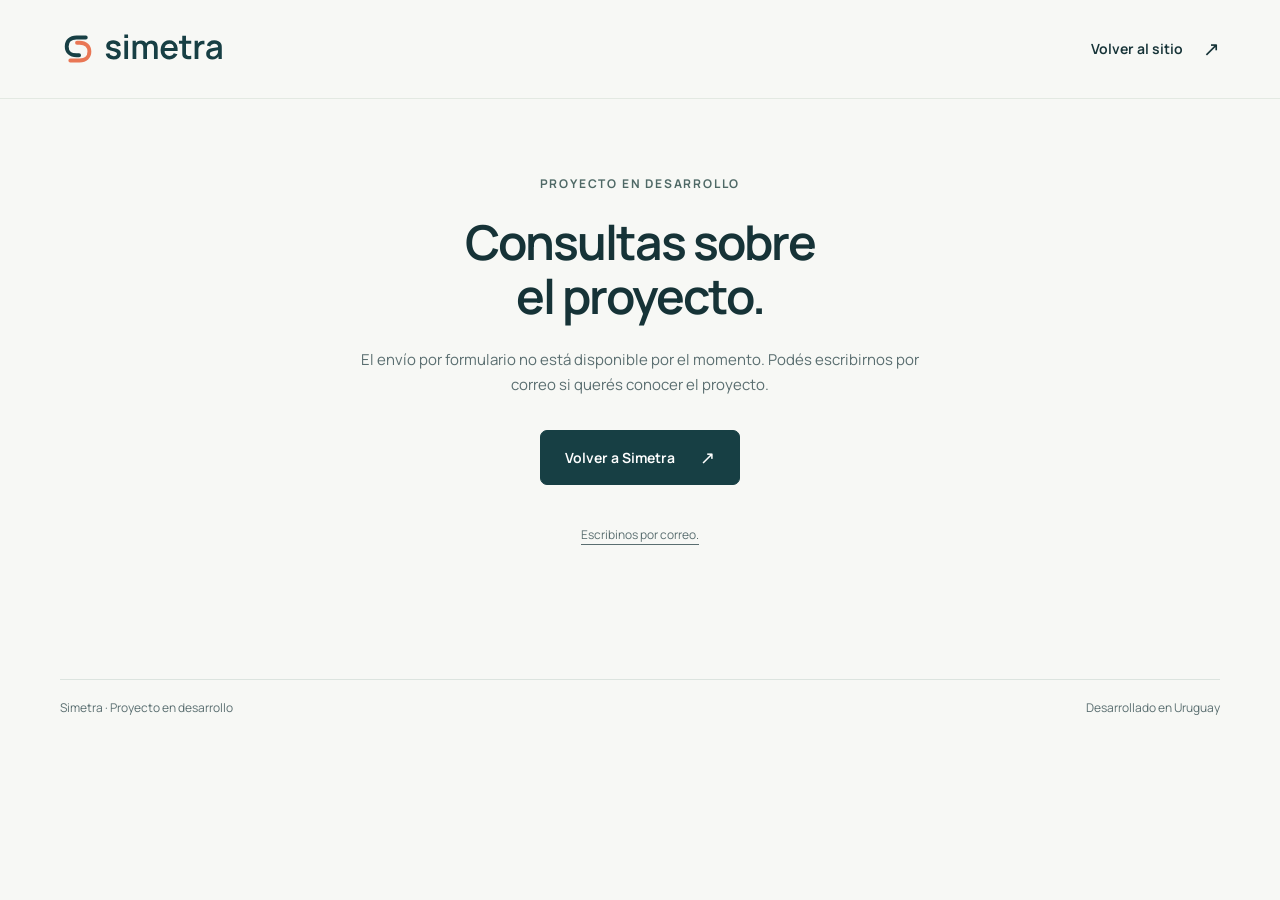
==== commit a9292d8c: "fix(pages): aclarar que el formulario no está habilitado Neutralizar la página de contacto, retirar " ====
--- a/gracias.html
+++ b/gracias.html
@@ -6,7 +6,7 @@
   <meta name="referrer" content="strict-origin-when-cross-origin">
   <meta name="robots" content="noindex">
   <meta name="theme-color" content="#173f44">
-  <title>Gracias por tu consulta — Simetra</title>
+  <title>Contacto — Simetra</title>
   <link rel="icon" href="assets/favicon.svg" type="image/svg+xml">
   <link rel="stylesheet" href="assets/styles.css?v=5969a134ebe4">
 </head>
@@ -14,11 +14,10 @@
   <a class="skip-link" href="#contenido">Saltar al contenido</a>
   <header class="site-header"><div class="container header-inner"><a class="brand" href="./" aria-label="Simetra, inicio"><img src="assets/brand/logo-dark.svg" width="176" height="44" alt="Simetra"></a><a class="text-link" href="./">Volver al sitio <span aria-hidden="true">↗</span></a></div></header>
   <main id="contenido" class="thanks-main container">
-    <div class="thanks-symbol" aria-hidden="true"><svg viewBox="0 0 48 48" fill="none"><path d="m13 24 8 8 15-17" stroke="currentColor" stroke-width="2.5" stroke-linecap="round" stroke-linejoin="round"/></svg></div>
-    <p class="eyebrow">Consulta enviada</p><h1>Gracias por<br> escribirnos.</h1>
-    <p>Revisaremos tu consulta y usaremos el correo que nos dejaste para responderte.</p>
+    <p class="eyebrow">Proyecto en desarrollo</p><h1>Consultas sobre<br> el proyecto.</h1>
+    <p>El envío por formulario no está disponible por el momento. Podés escribirnos por correo si querés conocer el proyecto.</p>
     <a class="button" href="./">Volver a Simetra <span aria-hidden="true">↗</span></a>
-    <p class="thanks-contact">¿Querés agregar algo? <a href="mailto:contacto@simetra.com.uy" aria-label="Escribir a Simetra por correo: contacto@simetra.com.uy">Escribinos por correo.</a></p>
+    <p class="thanks-contact"><a href="mailto:contacto@simetra.com.uy" aria-label="Escribir a Simetra por correo: contacto@simetra.com.uy">Escribinos por correo.</a></p>
   </main>
   <footer class="site-footer"><div class="container footer-bottom"><span>Simetra · Proyecto en desarrollo</span><span>Desarrollado en Uruguay</span></div></footer>
 </body>
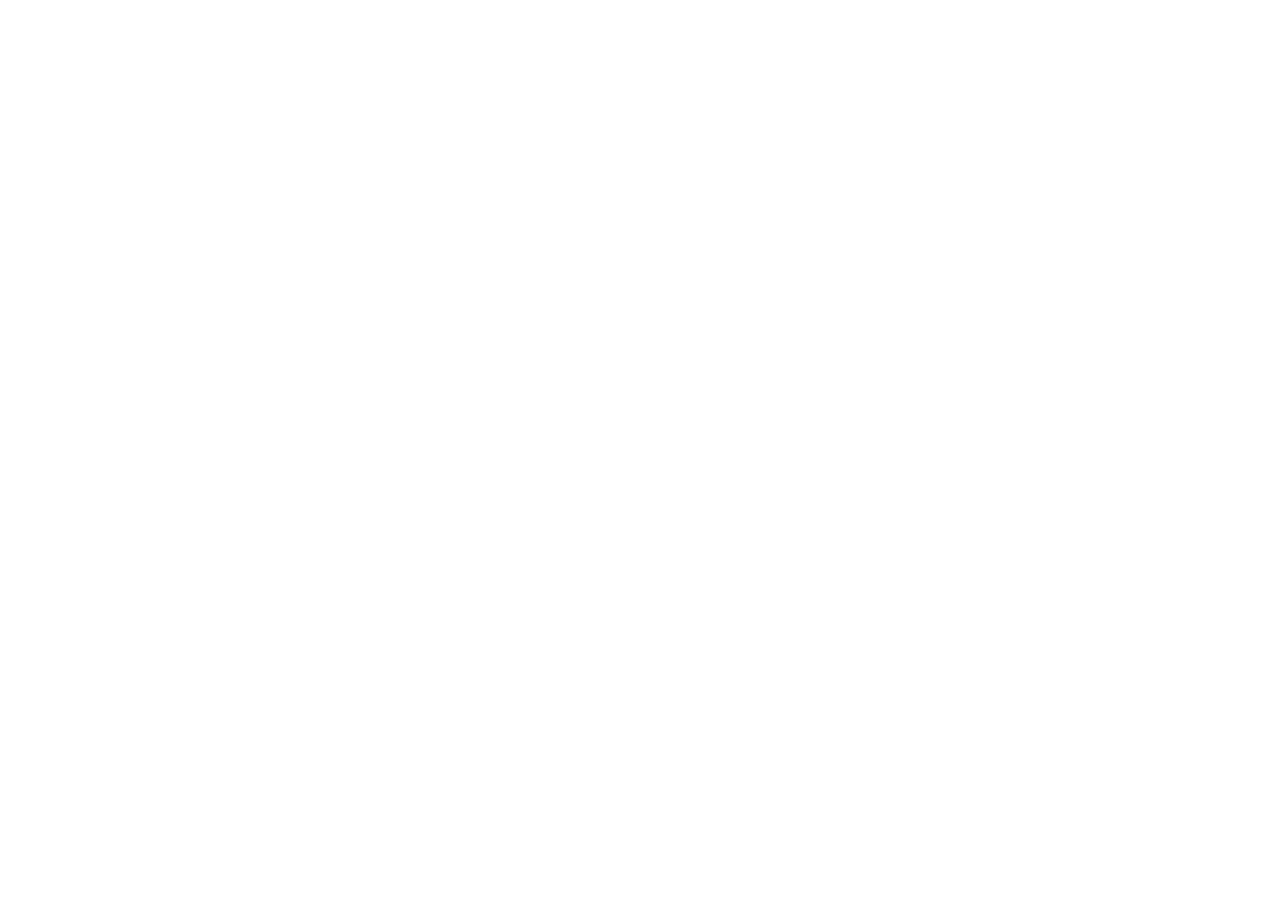
==== commit 06c76dd6: "revert: restaurar la redirección de Pages a simetra.com.uy GitHub Pages sólo redirige al sitio de pr" ====
--- a/gracias.html
+++ b/gracias.html
@@ -1,24 +1,14 @@
 <!doctype html>
-<html lang="es-UY">
+<html lang="es">
 <head>
-  <meta charset="utf-8">
+  <meta charset="UTF-8">
   <meta name="viewport" content="width=device-width, initial-scale=1">
-  <meta name="referrer" content="strict-origin-when-cross-origin">
+  <meta http-equiv="refresh" content="0; url=https://simetra.com.uy/gracias.html">
+  <link rel="canonical" href="https://simetra.com.uy/gracias.html">
   <meta name="robots" content="noindex">
-  <meta name="theme-color" content="#173f44">
-  <title>Contacto — Simetra</title>
-  <link rel="icon" href="assets/favicon.svg" type="image/svg+xml">
-  <link rel="stylesheet" href="assets/styles.css?v=5969a134ebe4">
+  <title>Simetra</title>
 </head>
-<body class="thanks-page">
-  <a class="skip-link" href="#contenido">Saltar al contenido</a>
-  <header class="site-header"><div class="container header-inner"><a class="brand" href="./" aria-label="Simetra, inicio"><img src="assets/brand/logo-dark.svg" width="176" height="44" alt="Simetra"></a><a class="text-link" href="./">Volver al sitio <span aria-hidden="true">↗</span></a></div></header>
-  <main id="contenido" class="thanks-main container">
-    <p class="eyebrow">Proyecto en desarrollo</p><h1>Consultas sobre<br> el proyecto.</h1>
-    <p>El envío por formulario no está disponible por el momento. Podés escribirnos por correo si querés conocer el proyecto.</p>
-    <a class="button" href="./">Volver a Simetra <span aria-hidden="true">↗</span></a>
-    <p class="thanks-contact"><a href="mailto:contacto@simetra.com.uy" aria-label="Escribir a Simetra por correo: contacto@simetra.com.uy">Escribinos por correo.</a></p>
-  </main>
-  <footer class="site-footer"><div class="container footer-bottom"><span>Simetra · Proyecto en desarrollo</span><span>Desarrollado en Uruguay</span></div></footer>
+<body>
+  <main><h1>Simetra</h1><p><a href="https://simetra.com.uy/">Abrir el sitio de Simetra</a></p></main>
 </body>
 </html>
